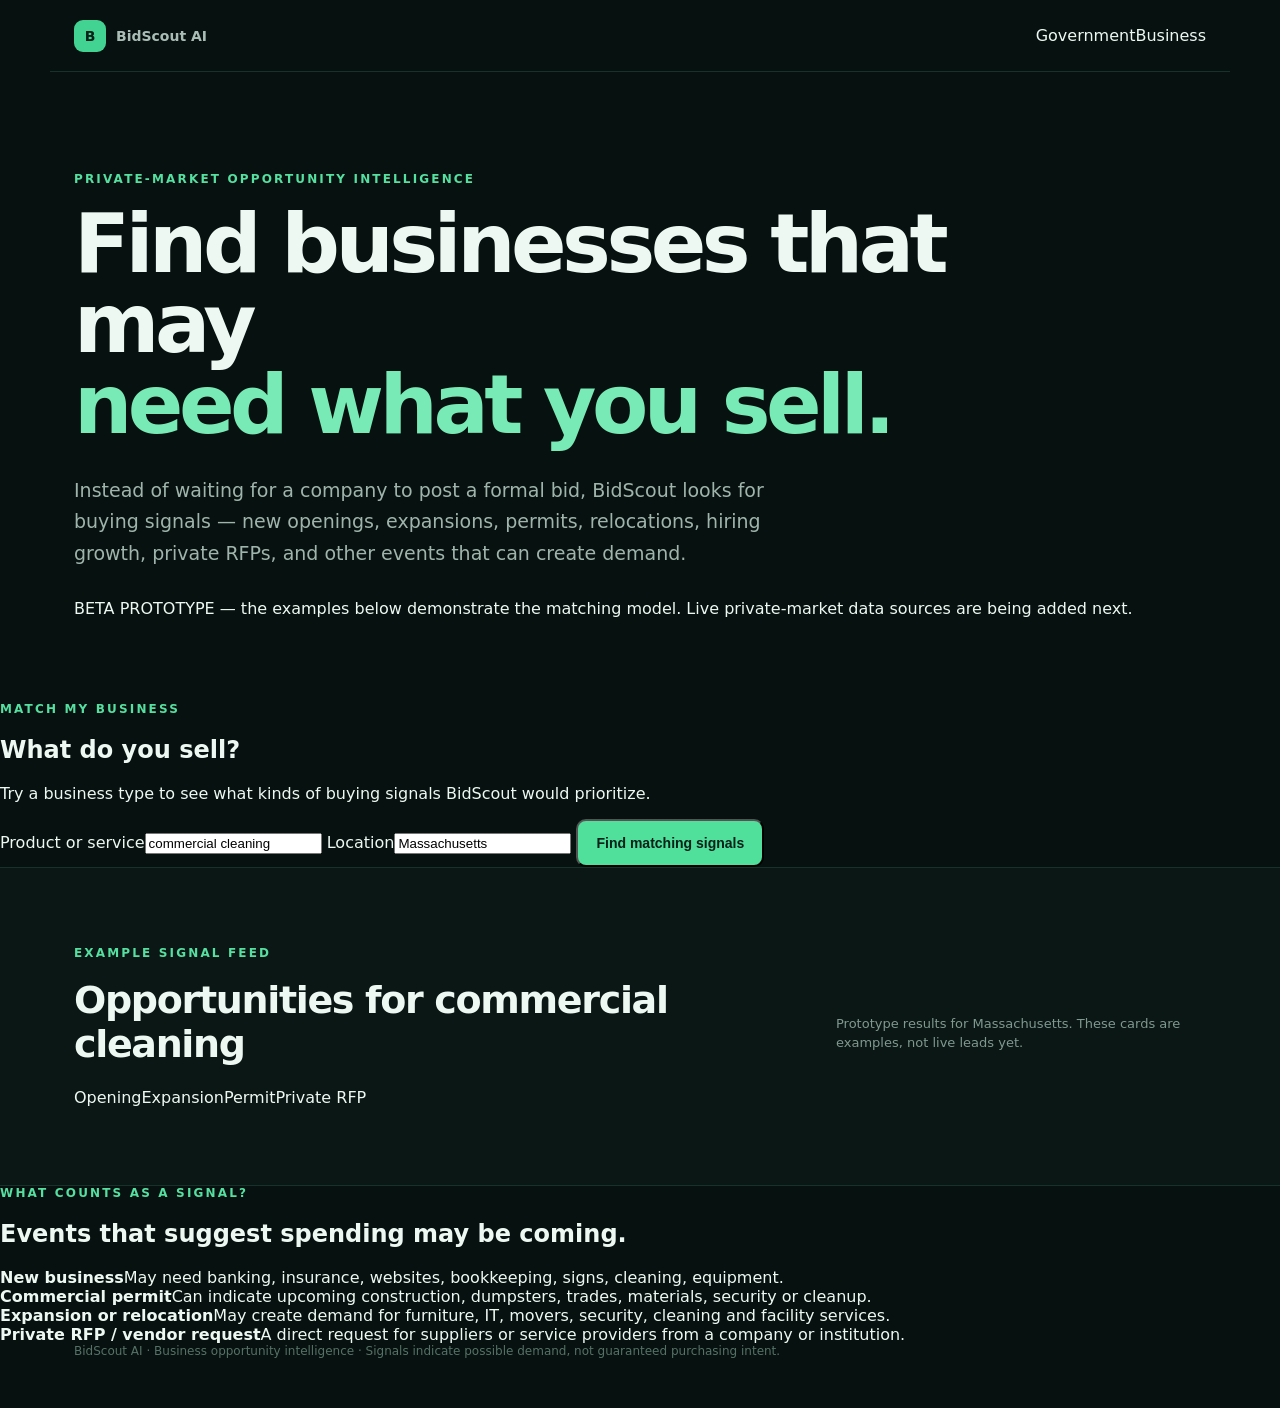
==== business.html @ 0babd0c1 "Add business opportunity signals page" ====
<!doctype html>
<html lang="en">
<head>
<meta charset="utf-8" />
<meta name="viewport" content="width=device-width,initial-scale=1" />
<title>Business Opportunities — BidScout AI</title>
<meta name="description" content="BidScout surfaces private-market buying signals such as new businesses, permits, expansions, relocations, and RFPs." />
<link rel="stylesheet" href="/styles.css" />
</head>
<body>
<nav class="nav"><a class="brand" href="/"><span class="mark">B</span> BidScout AI</a><div class="navLinks"><a href="/government.html">Government</a><a class="activeNav" href="/business.html">Business</a></div></nav>
<main>
<section class="hero subHero">
  <div class="eyebrow">PRIVATE-MARKET OPPORTUNITY INTELLIGENCE</div>
  <h1>Find businesses that may<br><span>need what you sell.</span></h1>
  <p>Instead of waiting for a company to post a formal bid, BidScout looks for buying signals — new openings, expansions, permits, relocations, hiring growth, private RFPs, and other events that can create demand.</p>
  <div class="betaNote">BETA PROTOTYPE — the examples below demonstrate the matching model. Live private-market data sources are being added next.</div>
</section>
<section class="matcherSection">
  <div class="matcherBox">
    <div><div class="eyebrow">MATCH MY BUSINESS</div><h2>What do you sell?</h2><p>Try a business type to see what kinds of buying signals BidScout would prioritize.</p></div>
    <form id="businessMatcher" class="matcherForm">
      <label>Product or service<input id="offerInput" placeholder="e.g. commercial cleaning" value="commercial cleaning" /></label>
      <label>Location<input id="locationInput" placeholder="e.g. Massachusetts" value="Massachusetts" /></label>
      <button class="primary formButton" type="submit">Find matching signals</button>
    </form>
  </div>
</section>
<section class="feed businessFeed">
  <div class="feedHead"><div><div class="eyebrow">EXAMPLE SIGNAL FEED</div><h2 id="businessFeedTitle">Opportunities for commercial cleaning</h2></div><p id="businessFeedSubtitle">Prototype results for Massachusetts. These cards are examples, not live leads yet.</p></div>
  <div class="signalLegend"><span>Opening</span><span>Expansion</span><span>Permit</span><span>Private RFP</span></div>
  <div id="businessGrid" class="grid"></div>
</section>
<section class="howSection">
  <div class="eyebrow">WHAT COUNTS AS A SIGNAL?</div><h2>Events that suggest spending may be coming.</h2>
  <div class="signalTypes"><div><b>New business</b><span>May need banking, insurance, websites, bookkeeping, signs, cleaning, equipment.</span></div><div><b>Commercial permit</b><span>Can indicate upcoming construction, dumpsters, trades, materials, security or cleanup.</span></div><div><b>Expansion or relocation</b><span>May create demand for furniture, IT, movers, security, cleaning and facility services.</span></div><div><b>Private RFP / vendor request</b><span>A direct request for suppliers or service providers from a company or institution.</span></div></div>
</section>
</main>
<footer>BidScout AI · Business opportunity intelligence · Signals indicate possible demand, not guaranteed purchasing intent.</footer>
<script src="/business.js"></script>
</body>
</html>
---- styles.css ----
*{box-sizing:border-box}html{scroll-behavior:smooth;overflow-x:hidden}body{margin:0;background:#07110f;color:#eef8f3;font-family:Inter,ui-sans-serif,system-ui,-apple-system,BlinkMacSystemFont,"Segoe UI",sans-serif;overflow-x:hidden}a{color:inherit;text-decoration:none}.nav{height:72px;display:flex;align-items:center;justify-content:space-between;max-width:1180px;margin:auto;padding:0 24px;border-bottom:1px solid #17322b}.nav>a{font-size:14px;color:#a9bdb6}.brand{font-weight:800;display:flex;align-items:center;gap:10px}.mark{width:32px;height:32px;border-radius:9px;background:#42d392;color:#062119;display:grid;place-items:center}.hero{max-width:1180px;margin:auto;padding:100px 24px 84px}.eyebrow{font-size:12px;letter-spacing:.18em;color:#55dfa0;font-weight:800;margin-bottom:18px}.hero h1{font-size:clamp(46px,7vw,82px);line-height:.98;letter-spacing:-.055em;margin:0;max-width:970px}.hero h1 span{color:#78eab5}.hero>p{font-size:19px;line-height:1.65;color:#9fb4ac;max-width:720px;margin:30px 0}.heroActions{display:flex;gap:18px;align-items:center;flex-wrap:wrap}.primary{background:#51df9c;color:#052118;padding:14px 18px;border-radius:10px;font-weight:800;font-size:14px}.status{font-size:13px;border:1px solid #24483e;padding:11px 14px;border-radius:999px;color:#a9c4ba}.status.live{color:#65e3aa}.status.demo{color:#e7c778}.proof{display:flex;gap:56px;margin-top:70px}.proof div{display:flex;flex-direction:column}.proof b{font-size:24px}.proof span{font-size:12px;color:#758d84;margin-top:4px}.feed{background:#0b1714;border-top:1px solid #17322b;border-bottom:1px solid #17322b;padding:78px max(24px,calc((100vw - 1132px)/2));min-width:0}.feedHead{display:flex;justify-content:space-between;align-items:end;gap:30px;margin-bottom:22px}.feedHead h2,.cta h2{font-size:38px;letter-spacing:-.035em;margin:0}.feedHead>p{max-width:370px;color:#7f9890;font-size:13px;line-height:1.5}.filters{display:flex;gap:8px;flex-wrap:wrap;margin-bottom:24px}.filters button{background:#0e1d19;border:1px solid #23463b;color:#8ea69e;border-radius:999px;padding:8px 11px;font-size:11px;cursor:pointer}.filters button.active{background:#18352b;color:#7ce5b5}.grid{display:grid;grid-template-columns:repeat(3,minmax(0,1fr));gap:18px;min-width:0}.card{background:#0e1d19;border:1px solid #1d3a32;border-radius:16px;padding:22px;display:flex;flex-direction:column;min-height:520px;min-width:0;overflow:hidden}.cardTop{display:flex;justify-content:space-between;gap:12px;min-width:0}.source{font-size:12px;color:#8eaaa0;font-weight:700;min-width:0;overflow-wrap:anywhere}.score{font-size:14px;color:#5ce5a5;font-weight:900;white-space:nowrap}.verdict{font-size:12px;margin:20px 0 8px;color:#c7d7d1}.card h3{font-size:24px;line-height:1.12;letter-spacing:-.03em;margin:5px 0 8px;overflow-wrap:anywhere}.agency{font-size:12px;color:#728980;overflow-wrap:anywhere}.meta{display:flex;gap:16px;flex-wrap:wrap;font-size:12px;color:#9bb1a9;margin:20px 0}.desc{font-size:13px;color:#91a69e;line-height:1.6;overflow-wrap:anywhere;word-break:break-word}.recommendation{font-size:12px;font-weight:800;color:#c8f4df;background:#10271f;border:1px solid #214a3c;border-radius:9px;padding:10px 11px;margin:4px 0 10px}.analysis{display:grid;gap:6px;font-size:11px;line-height:1.45;margin-bottom:8px}.analysis div{overflow-wrap:anywhere}.analysis.good{color:#8fddb9}.analysis.risk{color:#d8b77d}.tags{display:flex;gap:7px;flex-wrap:wrap;margin:8px 0 20px}.tags span{font-size:11px;background:#132a23;color:#85cdb0;border:1px solid #24483c;border-radius:999px;padding:5px 8px}.facts{display:grid;grid-template-columns:1fr;gap:9px;margin-top:auto;border-top:1px solid #17332b;padding-top:16px;min-width:0}.facts div{display:grid;grid-template-columns:minmax(72px,auto) minmax(0,1fr);gap:14px;align-items:start}.facts small{color:#5e7b70;font-size:9px;letter-spacing:.12em}.facts b{font-size:11px;text-align:right;color:#c5d6d0;min-width:0;overflow-wrap:anywhere}.open{margin-top:18px;border:1px solid #2f5b4d;border-radius:9px;padding:11px 12px;text-align:center;font-size:12px;font-weight:800;color:#8ce5bc}.loading{color:#799389;padding:30px 0}.cta{max-width:1132px;margin:90px auto;padding:38px;border:1px solid #214338;background:linear-gradient(135deg,#10251f,#0b1714);border-radius:20px;display:flex;justify-content:space-between;align-items:center;gap:30px}.cta p{color:#88a096}.cta .eyebrow{margin-bottom:10px}footer{max-width:1132px;margin:0 auto;padding:0 0 50px;color:#567268;font-size:12px}@media(max-width:900px){.grid{grid-template-columns:1fr}.feedHead,.cta{align-items:flex-start;flex-direction:column}.proof{gap:28px;flex-wrap:wrap}.hero{padding-top:70px}.card{min-height:auto}.feed{padding:58px 16px}.hero{padding-left:18px;padding-right:18px}.nav{padding:0 18px}.feedHead h2,.cta h2{font-size:32px}.card h3{font-size:21px}.facts div{grid-template-columns:72px minmax(0,1fr)}footer{padding-left:24px;padding-right:24px}}@media(max-width:520px){.hero h1{font-size:44px}.hero>p{font-size:16px}.proof{gap:18px}.card{padding:18px;border-radius:14px}.meta{gap:9px 14px}.cta{margin:60px 16px;padding:26px}.nav>a{display:none}}
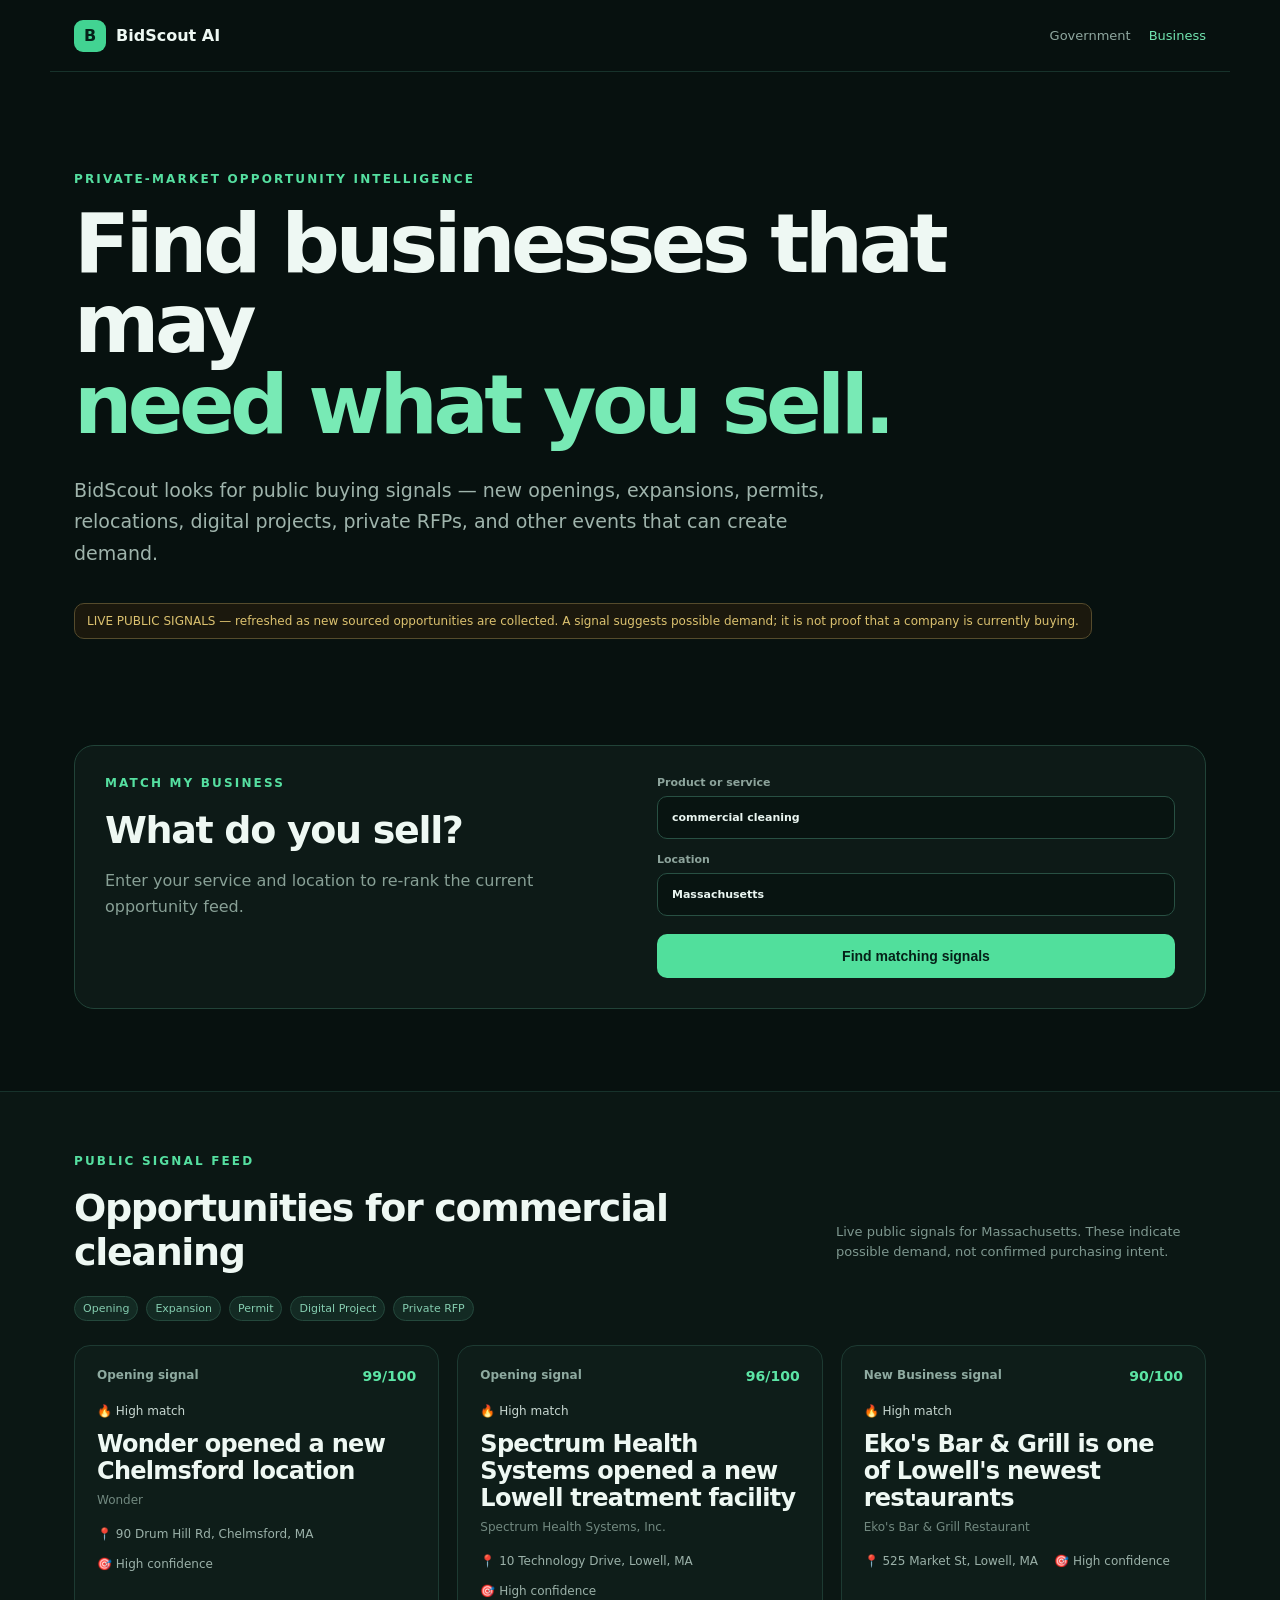
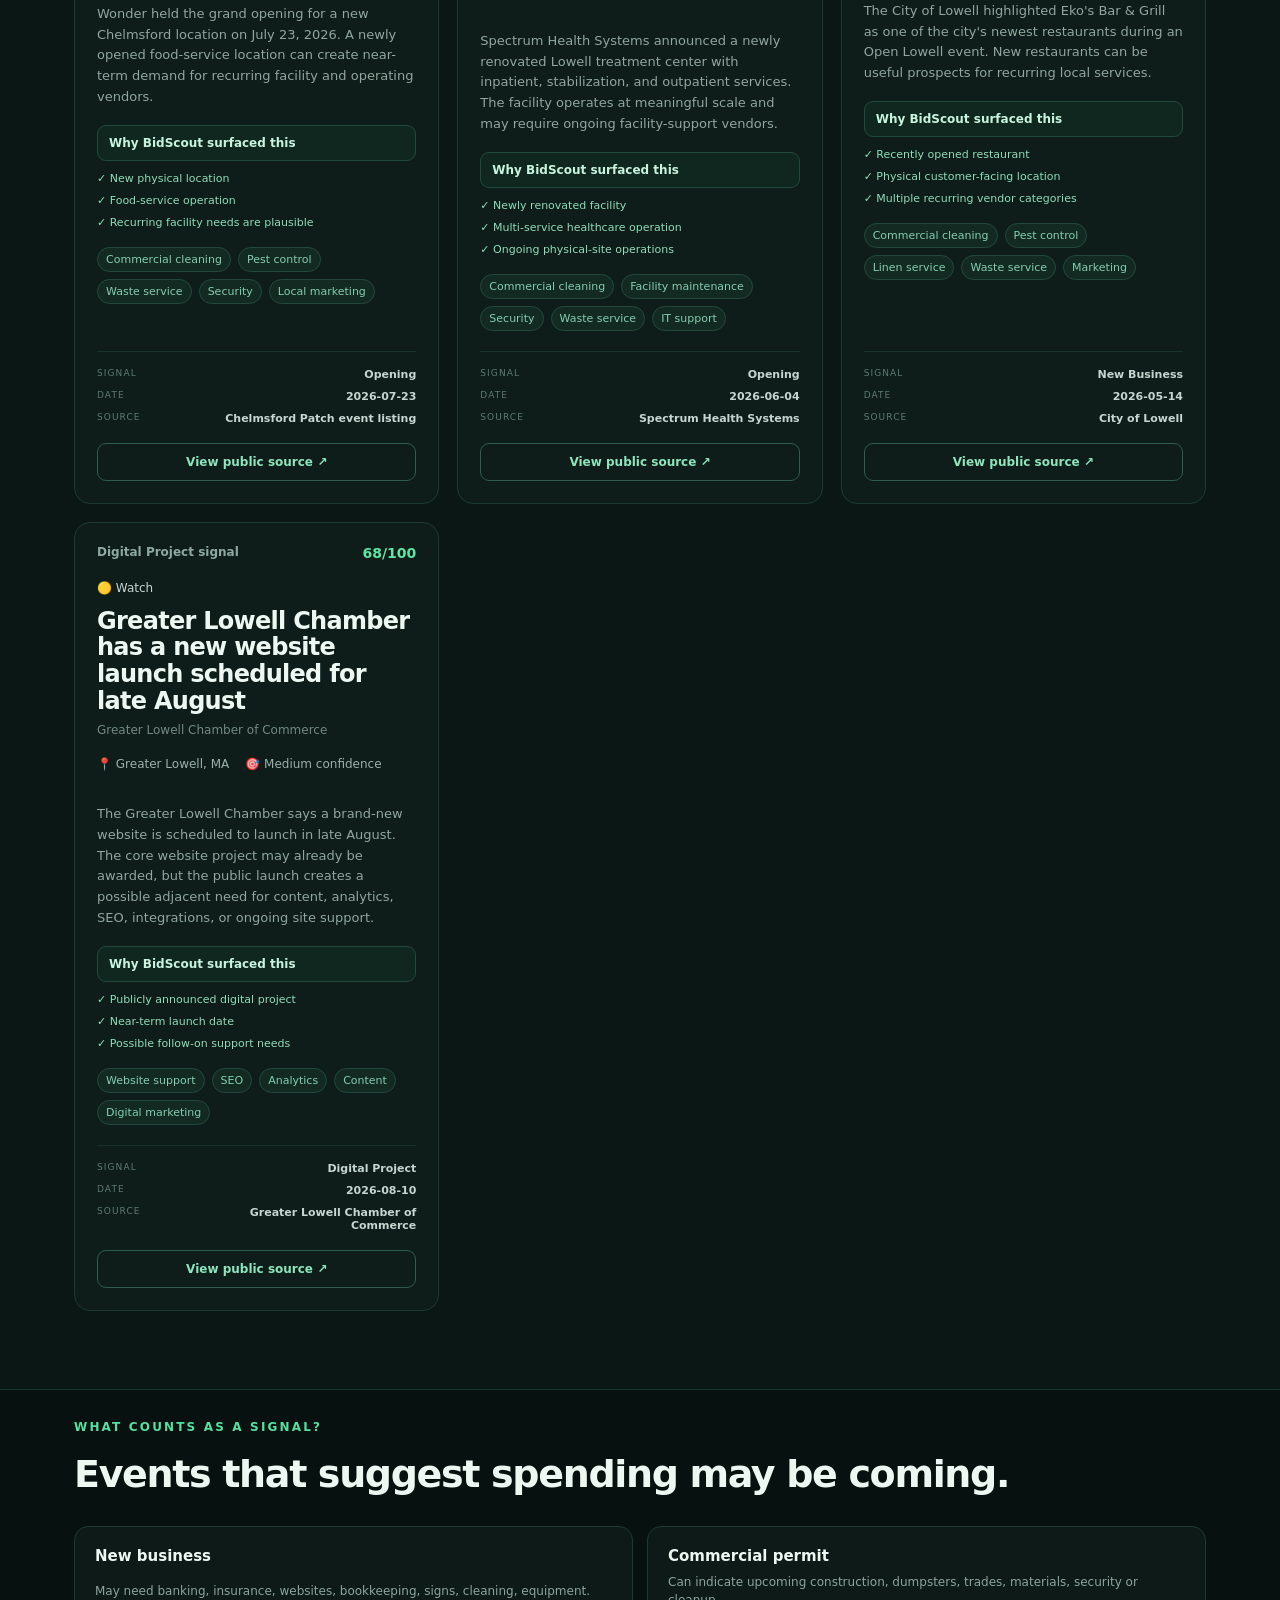
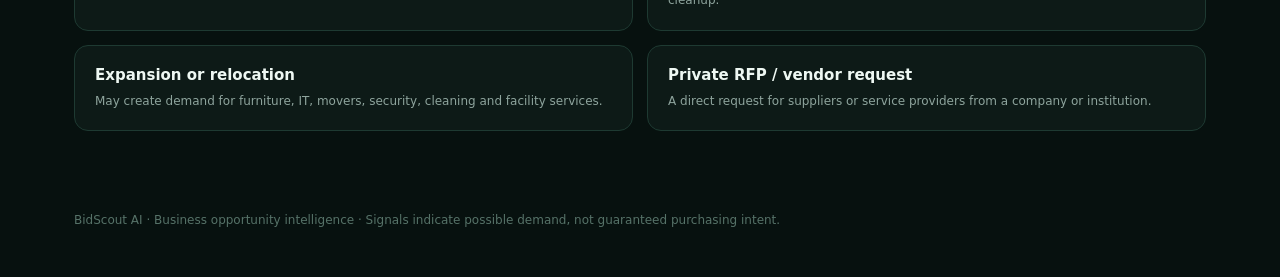
==== commit 51466b45: "Show live business opportunity feed" ====
--- a/business.html
+++ b/business.html
@@ -13,12 +13,12 @@
 <section class="hero subHero">
   <div class="eyebrow">PRIVATE-MARKET OPPORTUNITY INTELLIGENCE</div>
   <h1>Find businesses that may<br><span>need what you sell.</span></h1>
-  <p>Instead of waiting for a company to post a formal bid, BidScout looks for buying signals — new openings, expansions, permits, relocations, hiring growth, private RFPs, and other events that can create demand.</p>
-  <div class="betaNote">BETA PROTOTYPE — the examples below demonstrate the matching model. Live private-market data sources are being added next.</div>
+  <p>BidScout looks for public buying signals — new openings, expansions, permits, relocations, digital projects, private RFPs, and other events that can create demand.</p>
+  <div class="betaNote">LIVE PUBLIC SIGNALS — refreshed as new sourced opportunities are collected. A signal suggests possible demand; it is not proof that a company is currently buying.</div>
 </section>
 <section class="matcherSection">
   <div class="matcherBox">
-    <div><div class="eyebrow">MATCH MY BUSINESS</div><h2>What do you sell?</h2><p>Try a business type to see what kinds of buying signals BidScout would prioritize.</p></div>
+    <div><div class="eyebrow">MATCH MY BUSINESS</div><h2>What do you sell?</h2><p>Enter your service and location to re-rank the current opportunity feed.</p></div>
     <form id="businessMatcher" class="matcherForm">
       <label>Product or service<input id="offerInput" placeholder="e.g. commercial cleaning" value="commercial cleaning" /></label>
       <label>Location<input id="locationInput" placeholder="e.g. Massachusetts" value="Massachusetts" /></label>
@@ -27,9 +27,9 @@
   </div>
 </section>
 <section class="feed businessFeed">
-  <div class="feedHead"><div><div class="eyebrow">EXAMPLE SIGNAL FEED</div><h2 id="businessFeedTitle">Opportunities for commercial cleaning</h2></div><p id="businessFeedSubtitle">Prototype results for Massachusetts. These cards are examples, not live leads yet.</p></div>
-  <div class="signalLegend"><span>Opening</span><span>Expansion</span><span>Permit</span><span>Private RFP</span></div>
-  <div id="businessGrid" class="grid"></div>
+  <div class="feedHead"><div><div class="eyebrow">PUBLIC SIGNAL FEED</div><h2 id="businessFeedTitle">Business opportunities</h2></div><p id="businessFeedSubtitle">Loading sourced public signals…</p></div>
+  <div class="signalLegend"><span>Opening</span><span>Expansion</span><span>Permit</span><span>Digital Project</span><span>Private RFP</span></div>
+  <div id="businessGrid" class="grid"><div class="loading">Loading business signals…</div></div>
 </section>
 <section class="howSection">
   <div class="eyebrow">WHAT COUNTS AS A SIGNAL?</div><h2>Events that suggest spending may be coming.</h2>
@@ -39,4 +39,4 @@
 <footer>BidScout AI · Business opportunity intelligence · Signals indicate possible demand, not guaranteed purchasing intent.</footer>
 <script src="/business.js"></script>
 </body>
-</html>
+</html>
--- a/styles.css
+++ b/styles.css
@@ -1 +1 @@
-*{box-sizing:border-box}html{scroll-behavior:smooth;overflow-x:hidden}body{margin:0;background:#07110f;color:#eef8f3;font-family:Inter,ui-sans-serif,system-ui,-apple-system,BlinkMacSystemFont,"Segoe UI",sans-serif;overflow-x:hidden}a{color:inherit;text-decoration:none}.nav{height:72px;display:flex;align-items:center;justify-content:space-between;max-width:1180px;margin:auto;padding:0 24px;border-bottom:1px solid #17322b}.nav>a{font-size:14px;color:#a9bdb6}.brand{font-weight:800;display:flex;align-items:center;gap:10px}.mark{width:32px;height:32px;border-radius:9px;background:#42d392;color:#062119;display:grid;place-items:center}.hero{max-width:1180px;margin:auto;padding:100px 24px 84px}.eyebrow{font-size:12px;letter-spacing:.18em;color:#55dfa0;font-weight:800;margin-bottom:18px}.hero h1{font-size:clamp(46px,7vw,82px);line-height:.98;letter-spacing:-.055em;margin:0;max-width:970px}.hero h1 span{color:#78eab5}.hero>p{font-size:19px;line-height:1.65;color:#9fb4ac;max-width:720px;margin:30px 0}.heroActions{display:flex;gap:18px;align-items:center;flex-wrap:wrap}.primary{background:#51df9c;color:#052118;padding:14px 18px;border-radius:10px;font-weight:800;font-size:14px}.status{font-size:13px;border:1px solid #24483e;padding:11px 14px;border-radius:999px;color:#a9c4ba}.status.live{color:#65e3aa}.status.demo{color:#e7c778}.proof{display:flex;gap:56px;margin-top:70px}.proof div{display:flex;flex-direction:column}.proof b{font-size:24px}.proof span{font-size:12px;color:#758d84;margin-top:4px}.feed{background:#0b1714;border-top:1px solid #17322b;border-bottom:1px solid #17322b;padding:78px max(24px,calc((100vw - 1132px)/2));min-width:0}.feedHead{display:flex;justify-content:space-between;align-items:end;gap:30px;margin-bottom:22px}.feedHead h2,.cta h2{font-size:38px;letter-spacing:-.035em;margin:0}.feedHead>p{max-width:370px;color:#7f9890;font-size:13px;line-height:1.5}.filters{display:flex;gap:8px;flex-wrap:wrap;margin-bottom:24px}.filters button{background:#0e1d19;border:1px solid #23463b;color:#8ea69e;border-radius:999px;padding:8px 11px;font-size:11px;cursor:pointer}.filters button.active{background:#18352b;color:#7ce5b5}.grid{display:grid;grid-template-columns:repeat(3,minmax(0,1fr));gap:18px;min-width:0}.card{background:#0e1d19;border:1px solid #1d3a32;border-radius:16px;padding:22px;display:flex;flex-direction:column;min-height:520px;min-width:0;overflow:hidden}.cardTop{display:flex;justify-content:space-between;gap:12px;min-width:0}.source{font-size:12px;color:#8eaaa0;font-weight:700;min-width:0;overflow-wrap:anywhere}.score{font-size:14px;color:#5ce5a5;font-weight:900;white-space:nowrap}.verdict{font-size:12px;margin:20px 0 8px;color:#c7d7d1}.card h3{font-size:24px;line-height:1.12;letter-spacing:-.03em;margin:5px 0 8px;overflow-wrap:anywhere}.agency{font-size:12px;color:#728980;overflow-wrap:anywhere}.meta{display:flex;gap:16px;flex-wrap:wrap;font-size:12px;color:#9bb1a9;margin:20px 0}.desc{font-size:13px;color:#91a69e;line-height:1.6;overflow-wrap:anywhere;word-break:break-word}.recommendation{font-size:12px;font-weight:800;color:#c8f4df;background:#10271f;border:1px solid #214a3c;border-radius:9px;padding:10px 11px;margin:4px 0 10px}.analysis{display:grid;gap:6px;font-size:11px;line-height:1.45;margin-bottom:8px}.analysis div{overflow-wrap:anywhere}.analysis.good{color:#8fddb9}.analysis.risk{color:#d8b77d}.tags{display:flex;gap:7px;flex-wrap:wrap;margin:8px 0 20px}.tags span{font-size:11px;background:#132a23;color:#85cdb0;border:1px solid #24483c;border-radius:999px;padding:5px 8px}.facts{display:grid;grid-template-columns:1fr;gap:9px;margin-top:auto;border-top:1px solid #17332b;padding-top:16px;min-width:0}.facts div{display:grid;grid-template-columns:minmax(72px,auto) minmax(0,1fr);gap:14px;align-items:start}.facts small{color:#5e7b70;font-size:9px;letter-spacing:.12em}.facts b{font-size:11px;text-align:right;color:#c5d6d0;min-width:0;overflow-wrap:anywhere}.open{margin-top:18px;border:1px solid #2f5b4d;border-radius:9px;padding:11px 12px;text-align:center;font-size:12px;font-weight:800;color:#8ce5bc}.loading{color:#799389;padding:30px 0}.cta{max-width:1132px;margin:90px auto;padding:38px;border:1px solid #214338;background:linear-gradient(135deg,#10251f,#0b1714);border-radius:20px;display:flex;justify-content:space-between;align-items:center;gap:30px}.cta p{color:#88a096}.cta .eyebrow{margin-bottom:10px}footer{max-width:1132px;margin:0 auto;padding:0 0 50px;color:#567268;font-size:12px}@media(max-width:900px){.grid{grid-template-columns:1fr}.feedHead,.cta{align-items:flex-start;flex-direction:column}.proof{gap:28px;flex-wrap:wrap}.hero{padding-top:70px}.card{min-height:auto}.feed{padding:58px 16px}.hero{padding-left:18px;padding-right:18px}.nav{padding:0 18px}.feedHead h2,.cta h2{font-size:32px}.card h3{font-size:21px}.facts div{grid-template-columns:72px minmax(0,1fr)}footer{padding-left:24px;padding-right:24px}}@media(max-width:520px){.hero h1{font-size:44px}.hero>p{font-size:16px}.proof{gap:18px}.card{padding:18px;border-radius:14px}.meta{gap:9px 14px}.cta{margin:60px 16px;padding:26px}.nav>a{display:none}}
+*{box-sizing:border-box}html{scroll-behavior:smooth;overflow-x:hidden}body{margin:0;background:#07110f;color:#eef8f3;font-family:Inter,ui-sans-serif,system-ui,-apple-system,BlinkMacSystemFont,"Segoe UI",sans-serif;overflow-x:hidden}a{color:inherit;text-decoration:none}.nav{height:72px;display:flex;align-items:center;justify-content:space-between;max-width:1180px;margin:auto;padding:0 24px;border-bottom:1px solid #17322b}.navLinks{display:flex;gap:18px}.navLinks a{font-size:13px;color:#8fa79f}.navLinks a:hover,.navLinks .activeNav{color:#72e4b0}.brand{font-weight:800;display:flex;align-items:center;gap:10px}.mark{width:32px;height:32px;border-radius:9px;background:#42d392;color:#062119;display:grid;place-items:center}.hero{max-width:1180px;margin:auto;padding:100px 24px 84px}.subHero{padding-bottom:64px}.hubHero{padding-bottom:56px}.eyebrow{font-size:12px;letter-spacing:.18em;color:#55dfa0;font-weight:800;margin-bottom:18px}.hero h1{font-size:clamp(46px,7vw,82px);line-height:.98;letter-spacing:-.055em;margin:0;max-width:970px}.hero h1 span{color:#78eab5}.hero>p{font-size:19px;line-height:1.65;color:#9fb4ac;max-width:760px;margin:30px 0}.heroActions{display:flex;gap:18px;align-items:center;flex-wrap:wrap}.primary,.secondary{padding:14px 18px;border-radius:10px;font-weight:800;font-size:14px;display:inline-flex;align-items:center;justify-content:center}.primary{background:#51df9c;color:#052118}.secondary{border:1px solid #2b5749;color:#9ceac6;background:#0d1c18}.status{font-size:13px;border:1px solid #24483e;padding:11px 14px;border-radius:999px;color:#a9c4ba}.status.live{color:#65e3aa}.status.demo{color:#e7c778}.proof{display:flex;gap:56px;margin-top:70px}.proof div{display:flex;flex-direction:column}.proof b{font-size:24px}.proof span{font-size:12px;color:#758d84;margin-top:4px}.feed{background:#0b1714;border-top:1px solid #17322b;border-bottom:1px solid #17322b;padding:78px max(24px,calc((100vw - 1132px)/2));min-width:0}.feedHead{display:flex;justify-content:space-between;align-items:end;gap:30px;margin-bottom:22px}.feedHead h2,.cta h2,.howSection h2,.matcherBox h2,.pathCard h2{font-size:38px;letter-spacing:-.035em;margin:0}.feedHead>p{max-width:370px;color:#7f9890;font-size:13px;line-height:1.5}.filters{display:flex;gap:8px;flex-wrap:wrap;margin-bottom:24px}.filters button{background:#0e1d19;border:1px solid #23463b;color:#8ea69e;border-radius:999px;padding:8px 11px;font-size:11px;cursor:pointer}.filters button.active{background:#18352b;color:#7ce5b5}.grid{display:grid;grid-template-columns:repeat(3,minmax(0,1fr));gap:18px;min-width:0}.card{background:#0e1d19;border:1px solid #1d3a32;border-radius:16px;padding:22px;display:flex;flex-direction:column;min-height:520px;min-width:0;overflow:hidden}.signalCard{min-height:430px}.cardTop{display:flex;justify-content:space-between;gap:12px;min-width:0}.source{font-size:12px;color:#8eaaa0;font-weight:700;min-width:0;overflow-wrap:anywhere}.score{font-size:14px;color:#5ce5a5;font-weight:900;white-space:nowrap}.verdict{font-size:12px;margin:20px 0 8px;color:#c7d7d1}.card h3{font-size:24px;line-height:1.12;letter-spacing:-.03em;margin:5px 0 8px;overflow-wrap:anywhere}.agency{font-size:12px;color:#728980;overflow-wrap:anywhere}.meta{display:flex;gap:16px;flex-wrap:wrap;font-size:12px;color:#9bb1a9;margin:20px 0}.desc{font-size:13px;color:#91a69e;line-height:1.6;overflow-wrap:anywhere;word-break:break-word}.recommendation{font-size:12px;font-weight:800;color:#c8f4df;background:#10271f;border:1px solid #214a3c;border-radius:9px;padding:10px 11px;margin:4px 0 10px}.analysis{display:grid;gap:6px;font-size:11px;line-height:1.45;margin-bottom:8px}.analysis div{overflow-wrap:anywhere}.analysis.good{color:#8fddb9}.analysis.risk{color:#d8b77d}.tags{display:flex;gap:7px;flex-wrap:wrap;margin:8px 0 20px}.tags span,.signalLegend span,.pathMeta span{font-size:11px;background:#132a23;color:#85cdb0;border:1px solid #24483c;border-radius:999px;padding:5px 8px}.facts{display:grid;grid-template-columns:1fr;gap:9px;margin-top:auto;border-top:1px solid #17332b;padding-top:16px;min-width:0}.facts div{display:grid;grid-template-columns:minmax(72px,auto) minmax(0,1fr);gap:14px;align-items:start}.facts small{color:#5e7b70;font-size:9px;letter-spacing:.12em}.facts b{font-size:11px;text-align:right;color:#c5d6d0;min-width:0;overflow-wrap:anywhere}.open{margin-top:18px;border:1px solid #2f5b4d;border-radius:9px;padding:11px 12px;text-align:center;font-size:12px;font-weight:800;color:#8ce5bc}.loading{color:#799389;padding:30px 0}.cta{max-width:1132px;margin:90px auto;padding:38px;border:1px solid #214338;background:linear-gradient(135deg,#10251f,#0b1714);border-radius:20px;display:flex;justify-content:space-between;align-items:center;gap:30px}.cta p,.howSection p,.matcherBox p{color:#88a096;line-height:1.6}.cta .eyebrow{margin-bottom:10px}.pathSection,.matcherSection,.howSection{max-width:1132px;margin:0 auto;padding:42px 0 82px}.pathGrid{display:grid;grid-template-columns:repeat(2,minmax(0,1fr));gap:20px}.pathCard{border:1px solid #214338;background:#0d1a17;border-radius:20px;padding:28px;min-height:360px;display:flex;flex-direction:column;transition:transform .18s ease,border-color .18s ease}.pathCard:hover{transform:translateY(-3px);border-color:#3b755f}.pathCard p{color:#90a79f;line-height:1.65}.pathCard strong{margin-top:auto;color:#85e7b8;font-size:13px}.pathIcon{width:42px;height:42px;border-radius:12px;display:grid;place-items:center;background:#17342a;color:#6de3ad;font-weight:900;margin-bottom:24px}.pathMeta{display:flex;gap:8px;flex-wrap:wrap;margin:8px 0 26px}.howSection{padding-top:30px}.howSection p{max-width:760px}.matcherBox{border:1px solid #214338;background:#0d1a17;border-radius:20px;padding:30px;display:grid;grid-template-columns:1fr 1fr;gap:34px}.matcherForm{display:grid;gap:14px}.matcherForm label{display:grid;gap:7px;font-size:11px;color:#8da49c;font-weight:700}.matcherForm input{width:100%;background:#081411;border:1px solid #285043;color:#eaf6f1;border-radius:10px;padding:14px;font:inherit;outline:none}.matcherForm input:focus{border-color:#4fba8e}.formButton{border:0;cursor:pointer;margin-top:4px}.betaNote{display:inline-block;margin-top:4px;padding:10px 12px;border:1px solid #554b2c;background:#1b180d;border-radius:10px;color:#dcc270;font-size:12px}.businessFeed{padding-top:62px}.signalLegend{display:flex;gap:8px;flex-wrap:wrap;margin:0 0 24px}.signalTypes{display:grid;grid-template-columns:repeat(2,minmax(0,1fr));gap:14px;margin-top:30px}.signalTypes div{border:1px solid #1e3a32;background:#0d1a17;border-radius:14px;padding:20px;display:grid;gap:8px}.signalTypes b{font-size:15px}.signalTypes span{font-size:12px;line-height:1.55;color:#8ea49d}footer{max-width:1132px;margin:0 auto;padding:0 0 50px;color:#567268;font-size:12px}@media(max-width:900px){.grid,.pathGrid,.signalTypes,.matcherBox{grid-template-columns:1fr}.feedHead,.cta{align-items:flex-start;flex-direction:column}.proof{gap:28px;flex-wrap:wrap}.hero{padding-top:70px}.card{min-height:auto}.feed{padding:58px 16px}.hero{padding-left:18px;padding-right:18px}.nav{padding:0 18px}.feedHead h2,.cta h2,.howSection h2,.matcherBox h2,.pathCard h2{font-size:32px}.card h3{font-size:21px}.facts div{grid-template-columns:72px minmax(0,1fr)}footer,.pathSection,.matcherSection,.howSection{padding-left:18px;padding-right:18px}.navLinks{gap:12px}}@media(max-width:520px){.hero h1{font-size:44px}.hero>p{font-size:16px}.proof{gap:18px}.card{padding:18px;border-radius:14px}.meta{gap:9px 14px}.cta{margin:60px 16px;padding:26px}.navLinks a{font-size:12px}.pathCard{padding:22px}.matcherBox{padding:22px}}
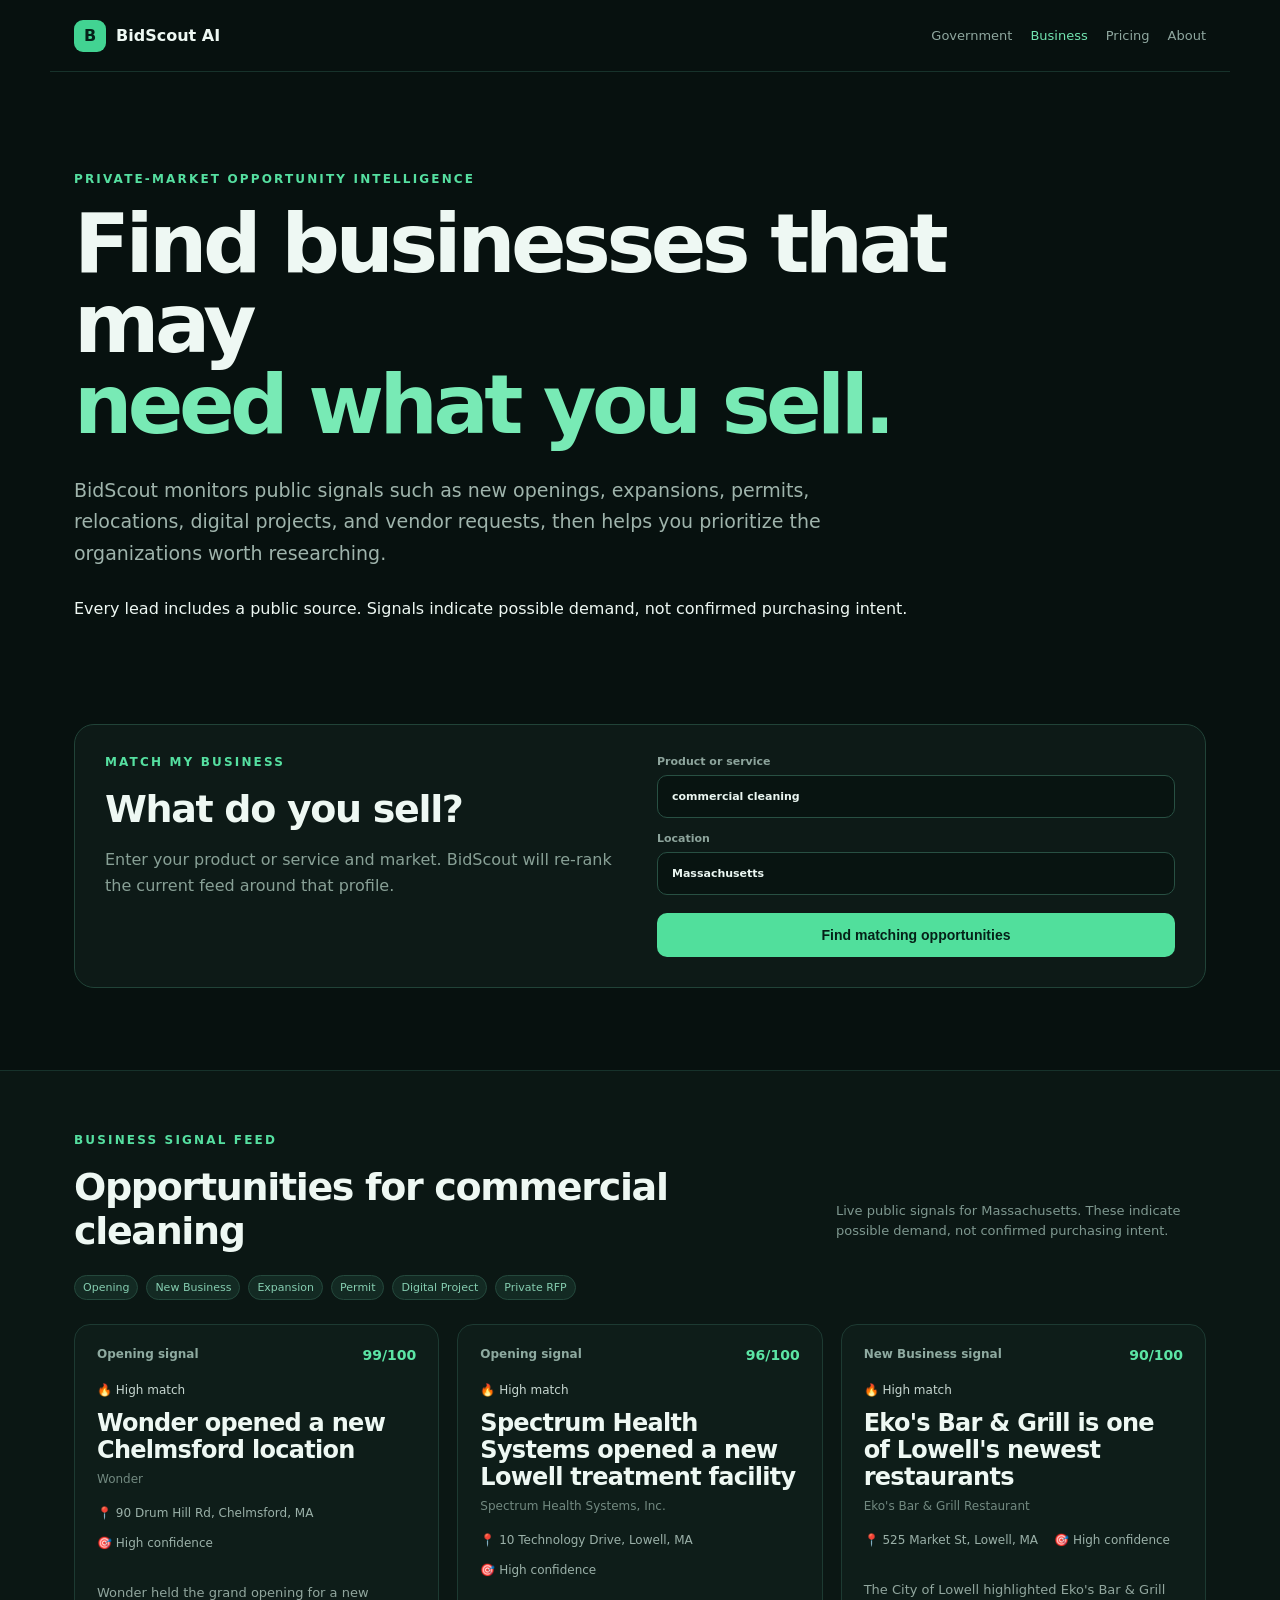
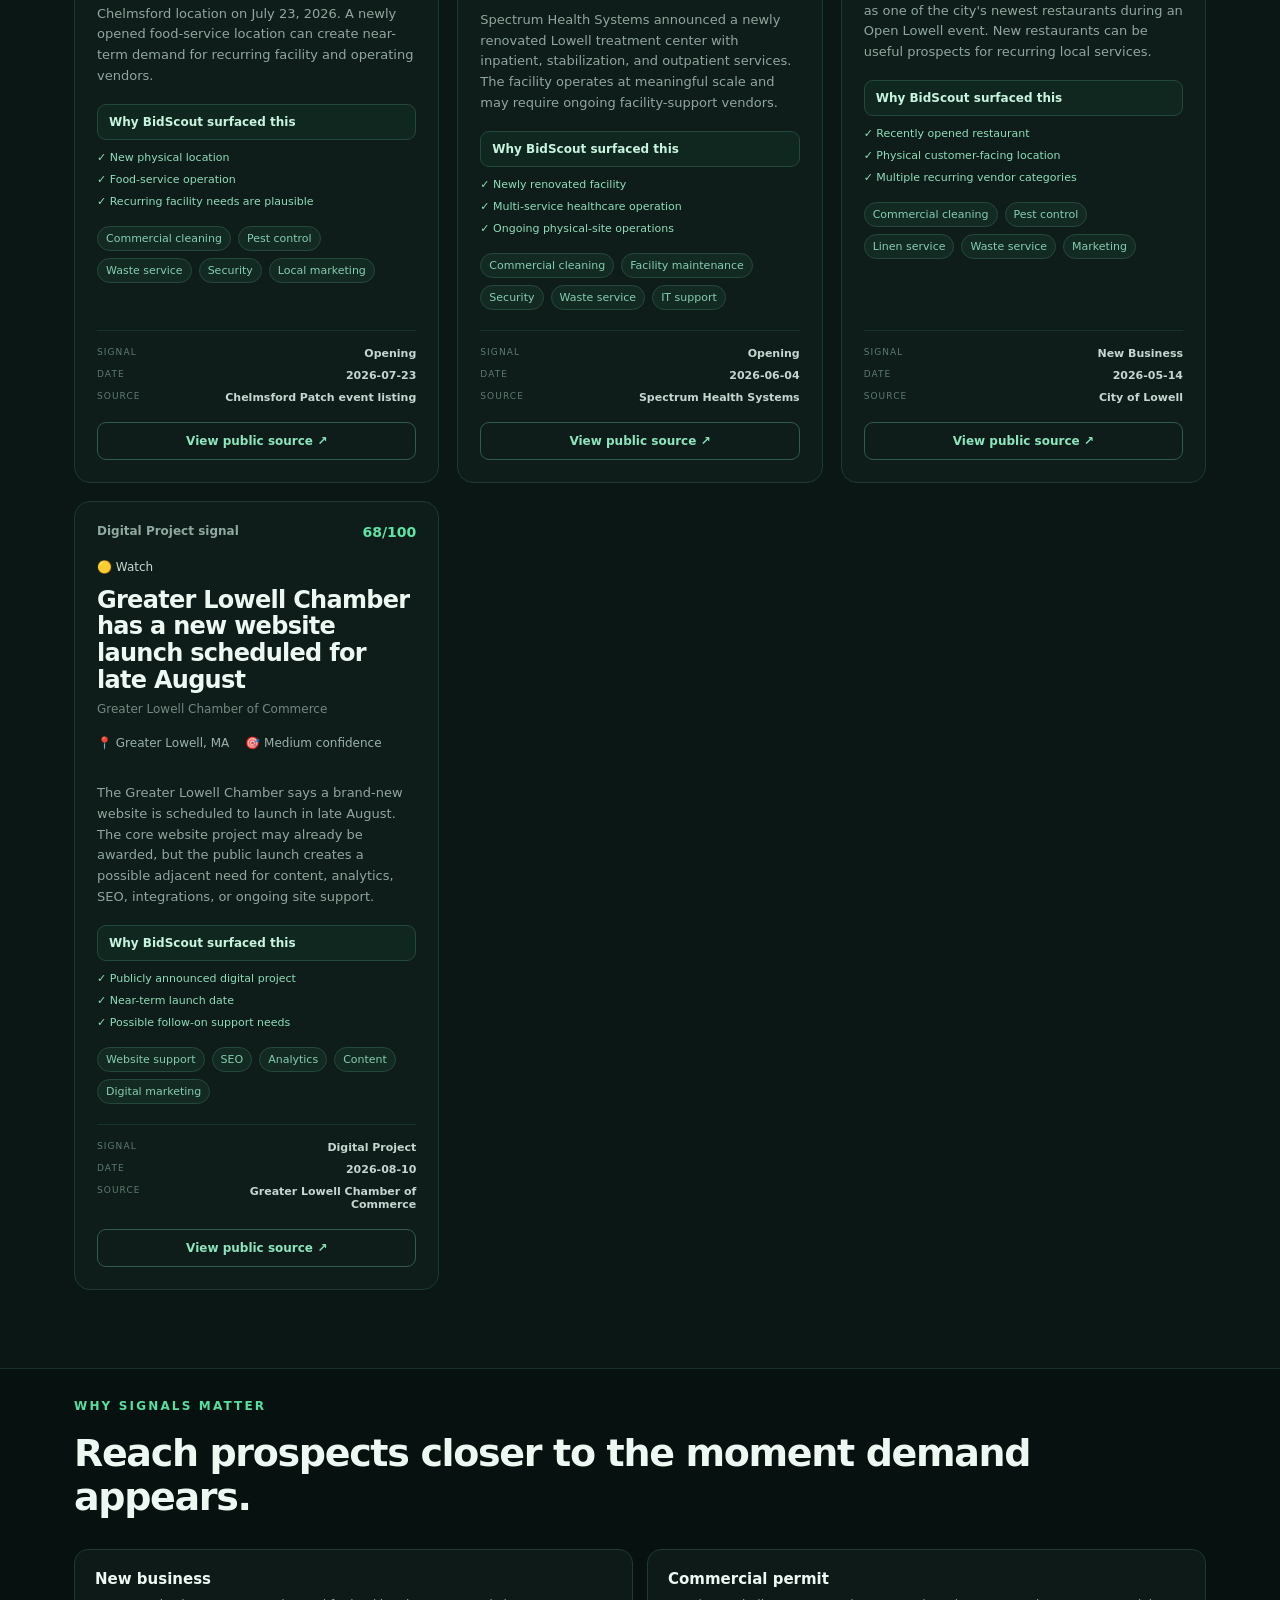
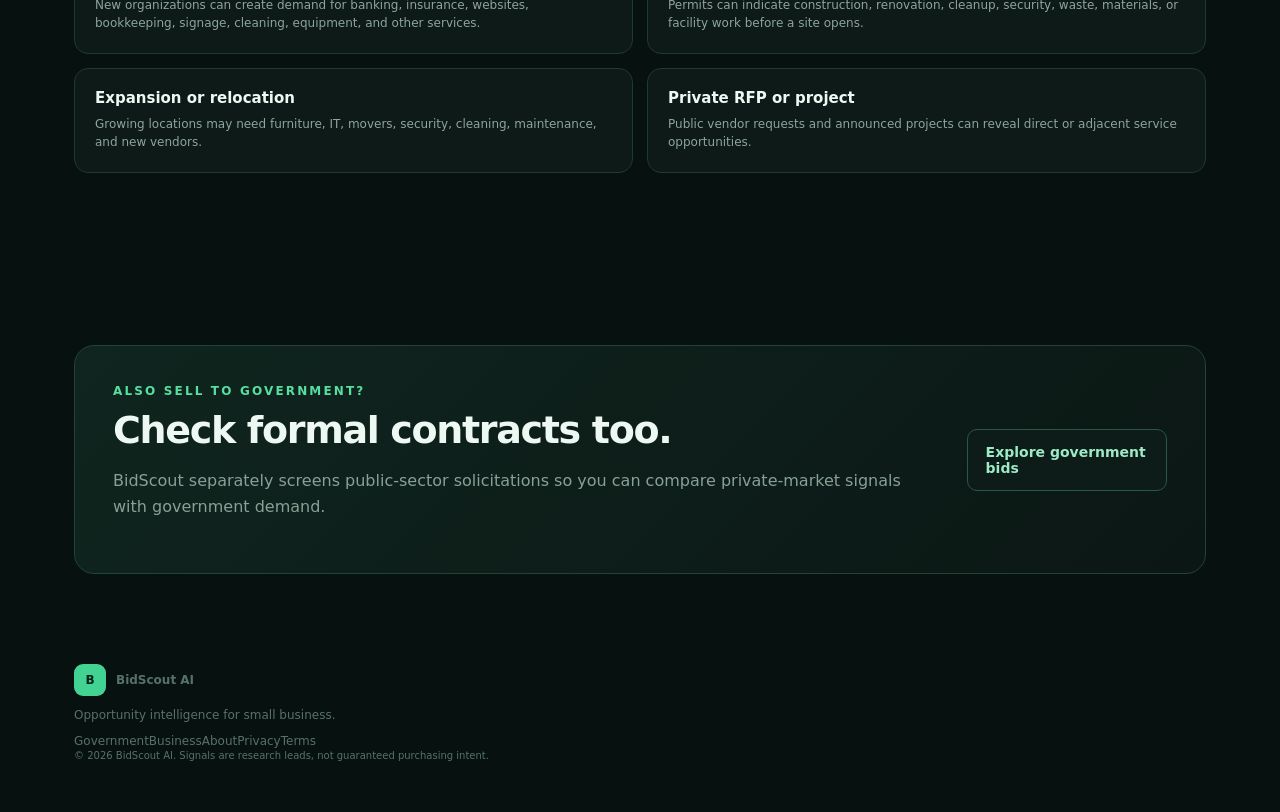
==== commit 2d68a748: "Polish business opportunities page for launch" ====
--- a/business.html
+++ b/business.html
@@ -4,39 +4,30 @@
 <meta charset="utf-8" />
 <meta name="viewport" content="width=device-width,initial-scale=1" />
 <title>Business Opportunities — BidScout AI</title>
-<meta name="description" content="BidScout surfaces private-market buying signals such as new businesses, permits, expansions, relocations, and RFPs." />
+<meta name="description" content="Find sourced private-market buying signals from new businesses, openings, expansions, permits, digital projects, and vendor requests." />
 <link rel="stylesheet" href="/styles.css" />
 </head>
 <body>
-<nav class="nav"><a class="brand" href="/"><span class="mark">B</span> BidScout AI</a><div class="navLinks"><a href="/government.html">Government</a><a class="activeNav" href="/business.html">Business</a></div></nav>
+<nav class="nav"><a class="brand" href="/"><span class="mark">B</span> BidScout AI</a><div class="navLinks"><a href="/government.html">Government</a><a class="activeNav" href="/business.html">Business</a><a href="/#pricing">Pricing</a><a href="/about.html">About</a></div></nav>
 <main>
 <section class="hero subHero">
   <div class="eyebrow">PRIVATE-MARKET OPPORTUNITY INTELLIGENCE</div>
   <h1>Find businesses that may<br><span>need what you sell.</span></h1>
-  <p>BidScout looks for public buying signals — new openings, expansions, permits, relocations, digital projects, private RFPs, and other events that can create demand.</p>
-  <div class="betaNote">LIVE PUBLIC SIGNALS — refreshed as new sourced opportunities are collected. A signal suggests possible demand; it is not proof that a company is currently buying.</div>
+  <p>BidScout monitors public signals such as new openings, expansions, permits, relocations, digital projects, and vendor requests, then helps you prioritize the organizations worth researching.</p>
+  <div class="infoNote">Every lead includes a public source. Signals indicate possible demand, not confirmed purchasing intent.</div>
 </section>
 <section class="matcherSection">
-  <div class="matcherBox">
-    <div><div class="eyebrow">MATCH MY BUSINESS</div><h2>What do you sell?</h2><p>Enter your service and location to re-rank the current opportunity feed.</p></div>
-    <form id="businessMatcher" class="matcherForm">
-      <label>Product or service<input id="offerInput" placeholder="e.g. commercial cleaning" value="commercial cleaning" /></label>
-      <label>Location<input id="locationInput" placeholder="e.g. Massachusetts" value="Massachusetts" /></label>
-      <button class="primary formButton" type="submit">Find matching signals</button>
-    </form>
-  </div>
+  <div class="matcherBox"><div><div class="eyebrow">MATCH MY BUSINESS</div><h2>What do you sell?</h2><p>Enter your product or service and market. BidScout will re-rank the current feed around that profile.</p></div><form id="businessMatcher" class="matcherForm"><label>Product or service<input id="offerInput" placeholder="e.g. commercial cleaning" value="commercial cleaning" /></label><label>Location<input id="locationInput" placeholder="e.g. Massachusetts" value="Massachusetts" /></label><button class="primary formButton" type="submit">Find matching opportunities</button></form></div>
 </section>
 <section class="feed businessFeed">
-  <div class="feedHead"><div><div class="eyebrow">PUBLIC SIGNAL FEED</div><h2 id="businessFeedTitle">Business opportunities</h2></div><p id="businessFeedSubtitle">Loading sourced public signals…</p></div>
-  <div class="signalLegend"><span>Opening</span><span>Expansion</span><span>Permit</span><span>Digital Project</span><span>Private RFP</span></div>
+  <div class="feedHead"><div><div class="eyebrow">BUSINESS SIGNAL FEED</div><h2 id="businessFeedTitle">Business opportunities</h2></div><p id="businessFeedSubtitle">Loading sourced public signals…</p></div>
+  <div class="signalLegend"><span>Opening</span><span>New Business</span><span>Expansion</span><span>Permit</span><span>Digital Project</span><span>Private RFP</span></div>
   <div id="businessGrid" class="grid"><div class="loading">Loading business signals…</div></div>
 </section>
-<section class="howSection">
-  <div class="eyebrow">WHAT COUNTS AS A SIGNAL?</div><h2>Events that suggest spending may be coming.</h2>
-  <div class="signalTypes"><div><b>New business</b><span>May need banking, insurance, websites, bookkeeping, signs, cleaning, equipment.</span></div><div><b>Commercial permit</b><span>Can indicate upcoming construction, dumpsters, trades, materials, security or cleanup.</span></div><div><b>Expansion or relocation</b><span>May create demand for furniture, IT, movers, security, cleaning and facility services.</span></div><div><b>Private RFP / vendor request</b><span>A direct request for suppliers or service providers from a company or institution.</span></div></div>
-</section>
+<section class="howSection"><div class="eyebrow">WHY SIGNALS MATTER</div><h2>Reach prospects closer to the moment demand appears.</h2><div class="signalTypes"><div><b>New business</b><span>New organizations can create demand for banking, insurance, websites, bookkeeping, signage, cleaning, equipment, and other services.</span></div><div><b>Commercial permit</b><span>Permits can indicate construction, renovation, cleanup, security, waste, materials, or facility work before a site opens.</span></div><div><b>Expansion or relocation</b><span>Growing locations may need furniture, IT, movers, security, cleaning, maintenance, and new vendors.</span></div><div><b>Private RFP or project</b><span>Public vendor requests and announced projects can reveal direct or adjacent service opportunities.</span></div></div></section>
+<section class="cta"><div><div class="eyebrow">ALSO SELL TO GOVERNMENT?</div><h2>Check formal contracts too.</h2><p>BidScout separately screens public-sector solicitations so you can compare private-market signals with government demand.</p></div><a class="secondary" href="/government.html">Explore government bids</a></section>
 </main>
-<footer>BidScout AI · Business opportunity intelligence · Signals indicate possible demand, not guaranteed purchasing intent.</footer>
+<footer class="siteFooter"><div><a class="brand" href="/"><span class="mark">B</span> BidScout AI</a><p>Opportunity intelligence for small business.</p></div><div class="footerLinks"><a href="/government.html">Government</a><a href="/business.html">Business</a><a href="/about.html">About</a><a href="/privacy.html">Privacy</a><a href="/terms.html">Terms</a></div><small>© 2026 BidScout AI. Signals are research leads, not guaranteed purchasing intent.</small></footer>
 <script src="/business.js"></script>
 </body>
-</html>+</html>
